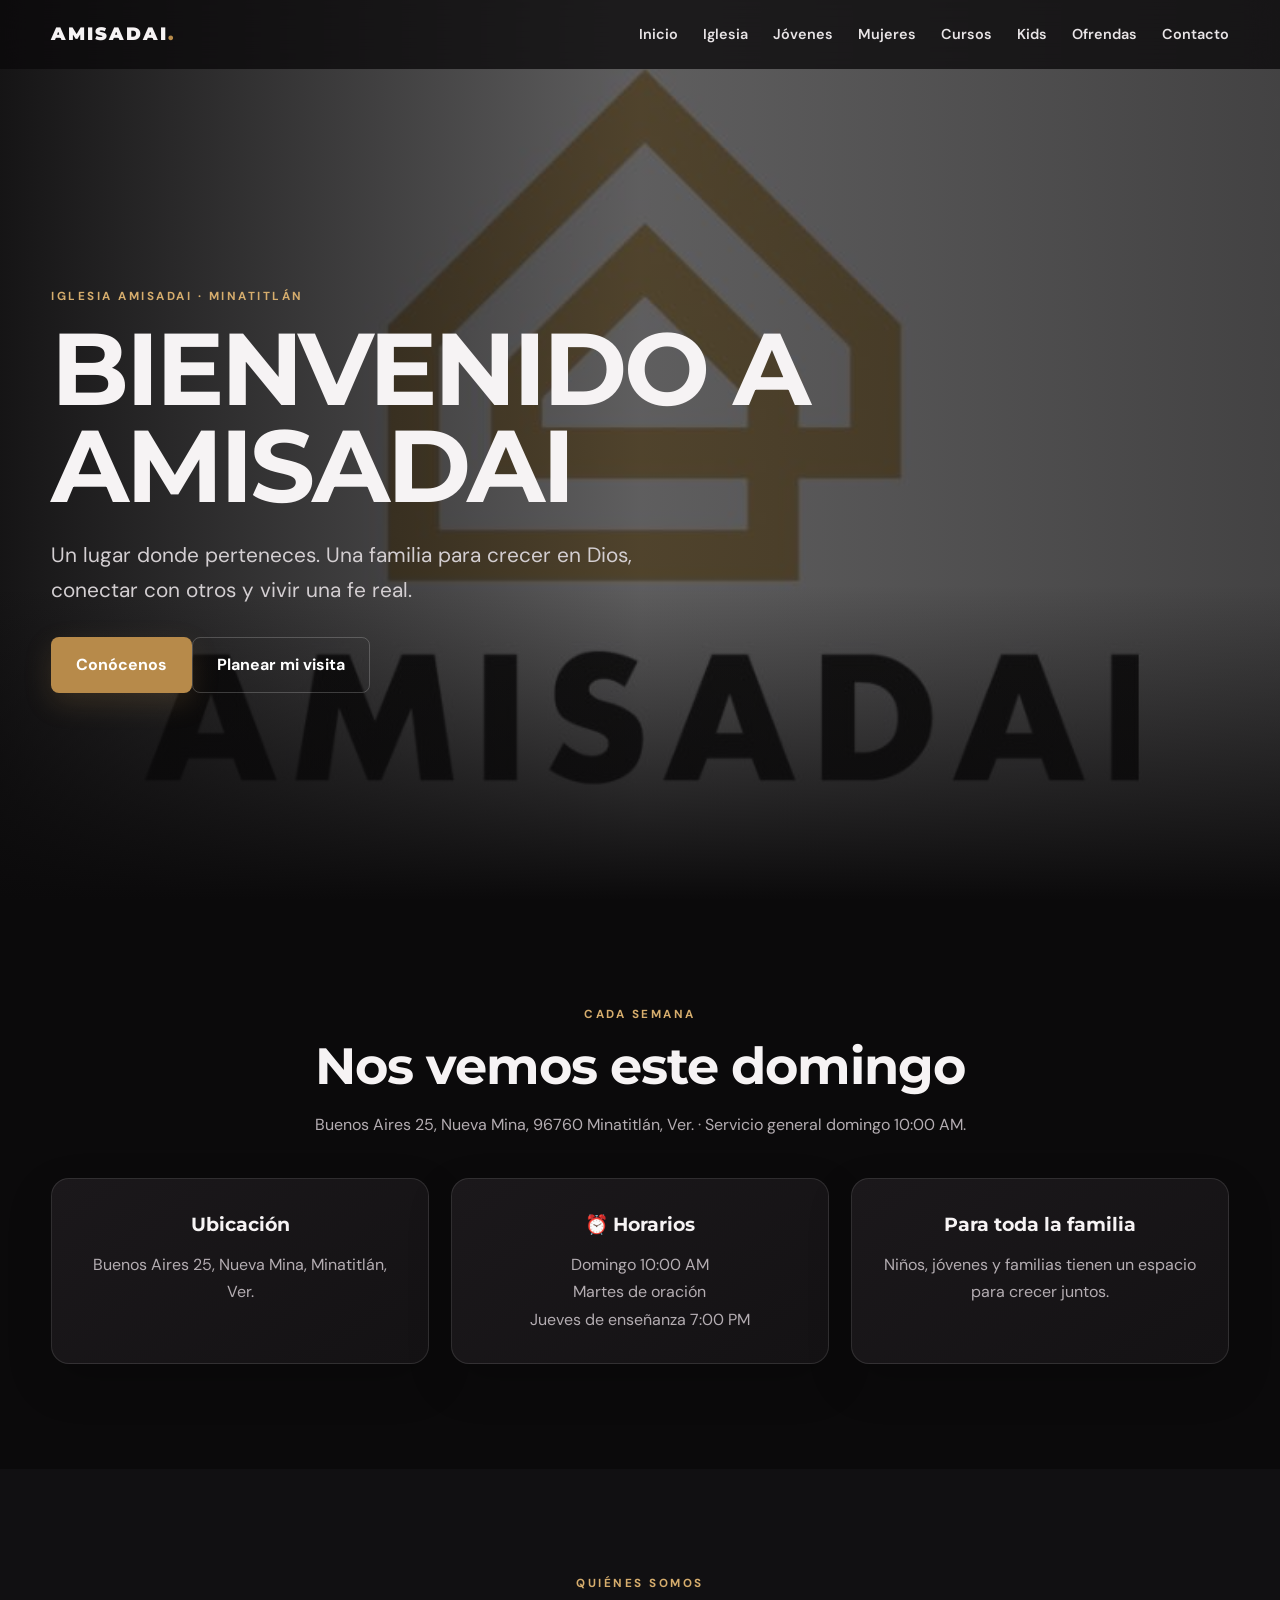
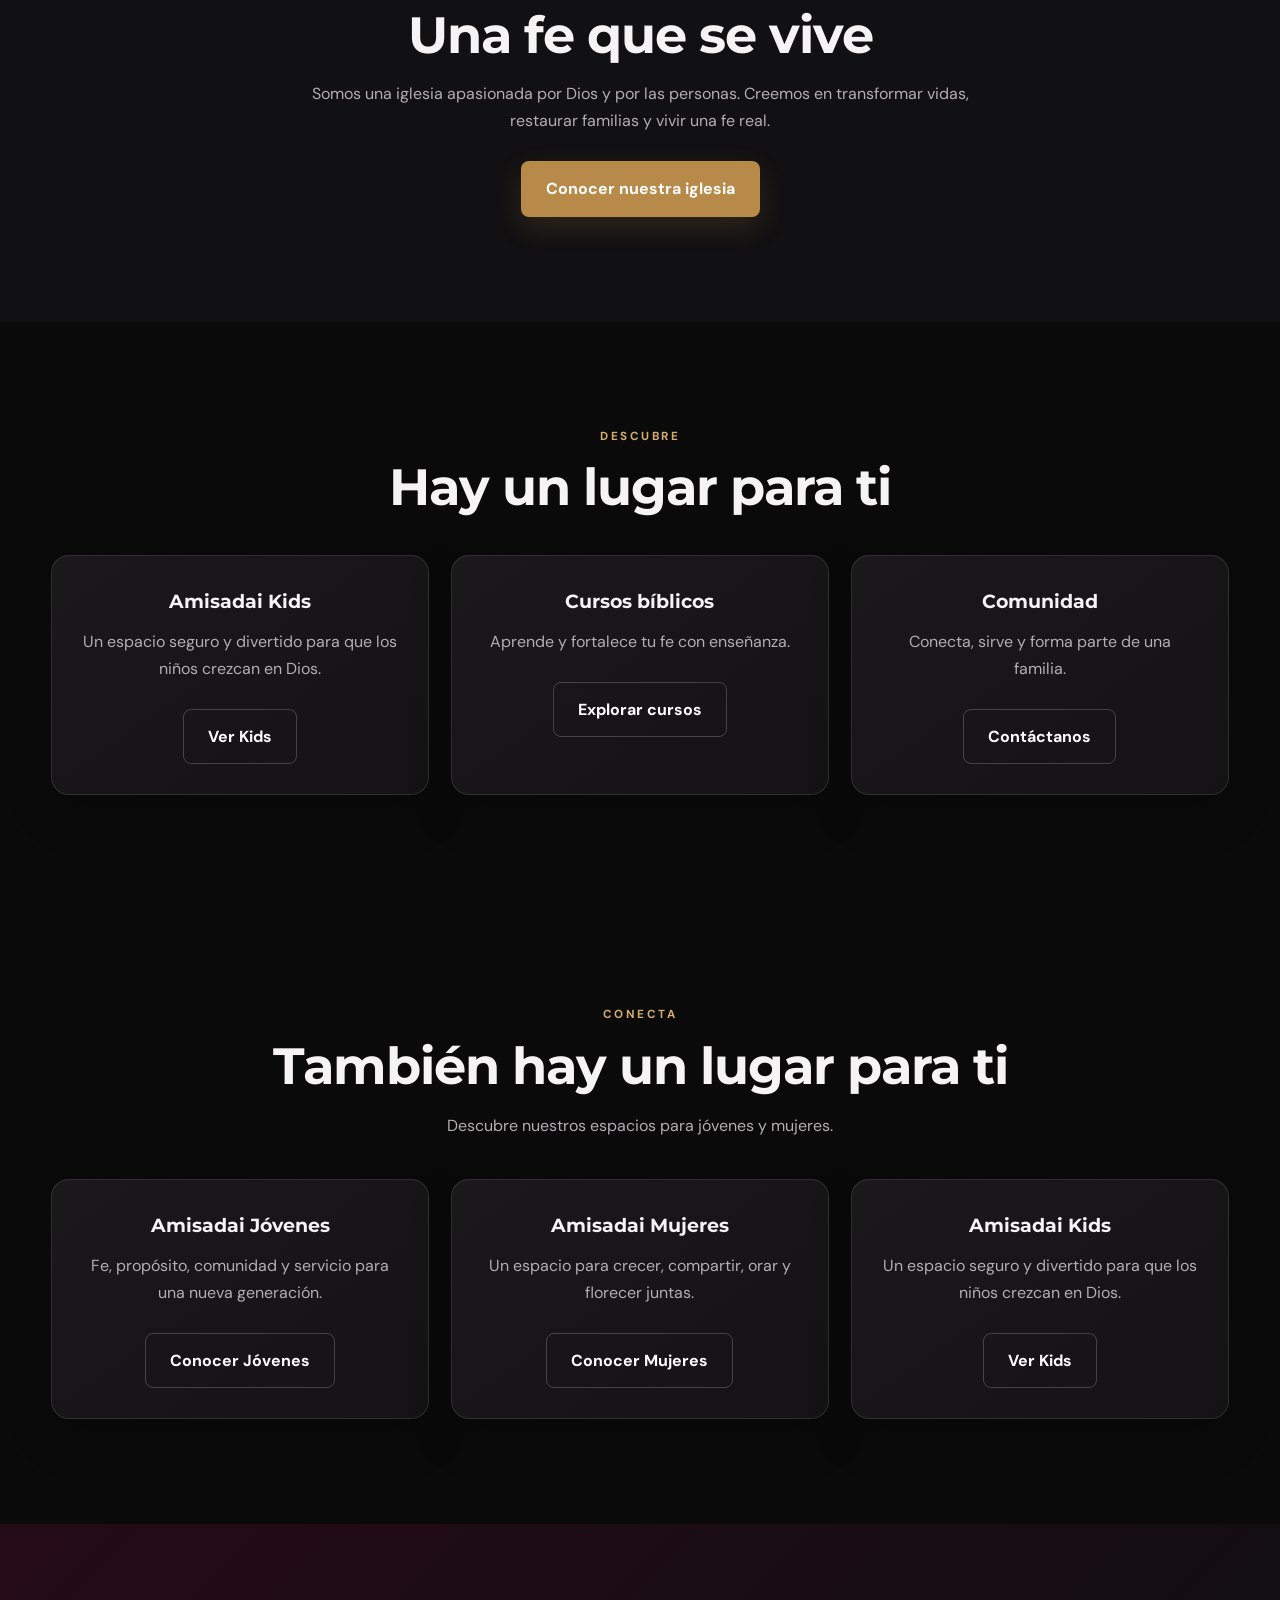
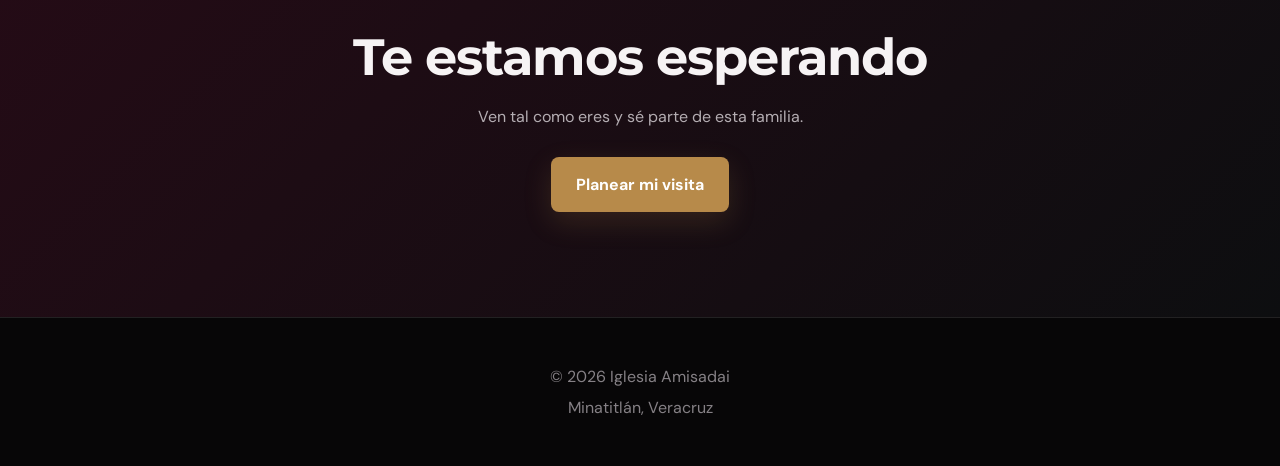
==== index.html @ 2e483ad4 "Primera version del sitio Amisadai" ====
<!doctype html><html lang="es"><head><meta charset="UTF-8"><meta name="viewport" content="width=device-width,initial-scale=1.0"><title>Amisadai | Iglesia</title><link rel="stylesheet" href="style.css"></head><body>
<header class="nav" id="navbar"><div class="container nav-flex"><div class="logo">AMISADAI<span>.</span></div><nav class="nav-links" id="nav-links"><a href="/">Inicio</a><a href="iglesia/">Iglesia</a><a href="jovenes/">Jóvenes</a><a href="mujeres/">Mujeres</a><a href="proxima/">Cursos</a><a href="kids/">Kids</a><a href="ofrendas/">Ofrendas</a><a href="contacto/">Contacto</a></nav><button class="menu-btn" id="menu-btn" type="button">MENÚ</button></div></header>
<section class="hero"><div class="container"><div class="hero-content"><div class="eyebrow">Iglesia Amisadai · Minatitlán</div><h1>BIENVENIDO A AMISADAI</h1><p>Un lugar donde perteneces. Una familia para crecer en Dios, conectar con otros y vivir una fe real.</p><a href="iglesia/" class="btn-primary">Conócenos </a><a href="contacto/" class="btn-secondary">Planear mi visita</a></div></div></section>
<section class="section"><div class="container center"><div class="eyebrow">Cada semana</div><h2 class="section-title">Nos vemos este domingo</h2><p class="text">Buenos Aires 25, Nueva Mina, 96760 Minatitlán, Ver. · Servicio general domingo 10:00 AM.</p><div class="grid-3"><div class="card"><h3> Ubicación</h3><p>Buenos Aires 25, Nueva Mina, Minatitlán, Ver.</p></div><div class="card"><h3>⏰ Horarios</h3><p>Domingo 10:00 AM<br>Martes de oración<br>Jueves de enseñanza 7:00 PM</p></div><div class="card"><h3> Para toda la familia</h3><p>Niños, jóvenes y familias tienen un espacio para crecer juntos.</p></div></div></div></section>
<section class="section dark-section"><div class="container center"><div class="eyebrow">Quiénes somos</div><h2 class="section-title">Una fe que se vive</h2><p class="text">Somos una iglesia apasionada por Dios y por las personas. Creemos en transformar vidas, restaurar familias y vivir una fe real.</p><br><a href="iglesia/" class="btn-primary">Conocer nuestra iglesia</a></div></section>
<section class="section"><div class="container center"><div class="eyebrow">Descubre</div><h2 class="section-title">Hay un lugar para ti</h2><div class="grid-3"><div class="card"><h3> Amisadai Kids</h3><p>Un espacio seguro y divertido para que los niños crezcan en Dios.</p><br><a href="kids/" class="btn-secondary">Ver Kids</a></div><div class="card"><h3> Cursos bíblicos</h3><p>Aprende y fortalece tu fe con enseñanza.</p><br><a href="proxima/" class="btn-secondary">Explorar cursos</a></div><div class="card"><h3> Comunidad</h3><p>Conecta, sirve y forma parte de una familia.</p><br><a href="contacto/" class="btn-secondary">Contáctanos</a></div></div></div></section>
<section class="section ministry-preview"><div class="container center">
<div class="eyebrow">Conecta</div><h2 class="section-title">También hay un lugar para ti</h2>
<p class="text">Descubre nuestros espacios para jóvenes y mujeres.</p>
<div class="grid-3">
<div class="card"><h3> Amisadai Jóvenes</h3><p>Fe, propósito, comunidad y servicio para una nueva generación.</p><br><a href="jovenes/" class="btn-secondary">Conocer Jóvenes </a></div>
<div class="card"><h3> Amisadai Mujeres</h3><p>Un espacio para crecer, compartir, orar y florecer juntas.</p><br><a href="mujeres/" class="btn-secondary">Conocer Mujeres </a></div>
<div class="card"><h3> Amisadai Kids</h3><p>Un espacio seguro y divertido para que los niños crezcan en Dios.</p><br><a href="kids/" class="btn-secondary">Ver Kids </a></div>
</div></div></section>
<section class="section center" style="background:linear-gradient(135deg,#250b16,#0d0e10)"><div class="container"><h2 class="section-title">Te estamos esperando</h2><p class="text">Ven tal como eres y sé parte de esta familia.</p><br><a href="contacto/" class="btn-primary">Planear mi visita</a></div></section>
<footer><p>© 2026 Iglesia Amisadai</p><p>Minatitlán, Veracruz</p></footer><script src="script.js"></script></body></html>
---- style.css ----
@import url('https://fonts.googleapis.com/css2?family=DM+Sans:wght@400;500;600;700&family=Montserrat:wght@600;700;800;900&display=swap');

:root{
  --bg:#0b0a0b;
  --surface:#141214;
  --surface2:#1b181b;
  --text:#f6f3f4;
  --muted:#b4adb2;
  --accent:#b78a4a;
  --accent2:#d6ad6d;
  --line:rgba(255,255,255,.11);
  --max:1180px;
  --radius:18px;
}

*{box-sizing:border-box;margin:0;padding:0}

html{scroll-behavior:smooth}

body{
  font-family:"DM Sans",sans-serif;
  background:var(--bg);
  color:var(--text);
  line-height:1.7;
  overflow-x:hidden;
}

a{color:inherit}

.container{
  width:min(92%,var(--max));
  margin:auto;
}

.center{text-align:center}

.text{
  max-width:720px;
  margin:0 auto;
  color:var(--muted);
}

.section{
  padding:105px 0;
  position:relative;
}

.section-title{
  font-family:Montserrat,sans-serif;
  font-size:clamp(2rem,4vw,3.5rem);
  line-height:1.08;
  margin-bottom:18px;
  letter-spacing:-1px;
}

.eyebrow{
  color:var(--accent2);
  text-transform:uppercase;
  letter-spacing:2.5px;
  font-weight:700;
  font-size:.73rem;
  margin-bottom:13px;
}


/* NAVBAR */

.nav{
  position:fixed;
  top:0;
  left:0;
  width:100%;
  z-index:1000;
  padding:19px 0;
  background:rgba(11,10,11,.78);
  backdrop-filter:blur(16px);
  border-bottom:1px solid transparent;
  transition:.3s;
}

.nav.scrolled{
  background:rgba(11,10,11,.97);
  border-color:var(--line);
}

.nav-flex{
  display:flex;
  align-items:center;
  justify-content:space-between;
  gap:20px;
}

.logo{
  font-family:Montserrat,sans-serif;
  font-weight:900;
  letter-spacing:2px;
  font-size:1.1rem;
}

.logo span{color:var(--accent)}

.nav-links{
  display:flex;
  align-items:center;
  gap:25px;
}

.nav-links a{
  text-decoration:none;
  color:#e8e4e6;
  font-weight:600;
  font-size:.9rem;
  position:relative;
}

.nav-links a:after{
  content:"";
  position:absolute;
  left:0;
  bottom:-7px;
  width:0;
  height:1px;
  background:var(--accent2);
  transition:.25s;
}

.nav-links a:hover:after{width:100%}

.menu-btn{
  display:none;
  align-items:center;
  justify-content:center;
  min-width:78px;
  height:40px;
  padding:0 14px;
  border:1px solid rgba(214,173,109,.55);
  border-radius:6px;
  background:transparent;
  color:var(--accent2);
  font-family:"DM Sans",sans-serif;
  font-size:.72rem;
  font-weight:700;
  letter-spacing:1.5px;
  cursor:pointer;
  user-select:none;
  transition:.25s ease;
}

.menu-btn:hover{
  background:var(--accent);
  border-color:var(--accent);
  color:#fff;
}




/* HERO GENERAL */

.hero,
.kids-hero{
  min-height:100vh;
  display:flex;
  align-items:center;
  position:relative;
  background-position:center;
  background-size:cover;
  isolation:isolate;
}

.hero{
  background-image:url("img/logo.jpg");
}

.hero:before,
.kids-hero:before{
  content:"";
  position:absolute;
  inset:0;
  background:
    linear-gradient(
      90deg,
      rgba(8,7,8,.94),
      rgba(8,7,8,.62),
      rgba(8,7,8,.74)
    );
  z-index:-1;
}

.hero:after{
  content:"";
  position:absolute;
  inset:auto 0 0;
  height:35%;
  background:linear-gradient(transparent,var(--bg));
  z-index:-1;
}

.hero-content{
  max-width:760px;
  padding-top:80px;
}

.hero h1,
.kids-hero h1{
  font-family:Montserrat,sans-serif;
  font-size:clamp(3.2rem,8vw,7rem);
  line-height:.95;
  letter-spacing:-3px;
}

.hero p,
.kids-hero p{
  font-size:clamp(1.05rem,2vw,1.3rem);
  color:#d3ced1;
  margin:22px 0 30px;
  max-width:650px;
}


/* BOTONES */

.btn-primary,
.btn-secondary{
  display:inline-flex;
  align-items:center;
  justify-content:center;
  padding:13px 24px;
  border-radius:8px;
  text-decoration:none;
  font-weight:700;
  border:1px solid transparent;
  transition:.25s;
  cursor:pointer;
}

.btn-primary{
  background:var(--accent);
  color:#fff;
  box-shadow:0 10px 28px rgba(183,138,74,.18);
}

.btn-secondary{
  border-color:rgba(255,255,255,.2);
  background:transparent;
  color:#fff;
}

.btn-primary:hover,
.btn-secondary:hover{
  transform:translateY(-2px);
}


/* TARJETAS */

.grid-3{
  display:grid;
  grid-template-columns:repeat(3,1fr);
  gap:22px;
  margin-top:40px;
}

.card,
.course-card,
.kids-card{
  background:linear-gradient(145deg,var(--surface2),var(--surface));
  border:1px solid var(--line);
  border-radius:var(--radius);
  padding:30px;
  box-shadow:0 18px 45px rgba(0,0,0,.18);
  transition:.3s;
}

.card:hover,
.course-card:hover,
.kids-card:hover{
  transform:translateY(-5px);
  border-color:rgba(214,173,109,.34);
}

.card h3,
.course-card h3,
.kids-card h3{
  font-family:Montserrat,sans-serif;
  margin-bottom:10px;
}

.card p,
.course-card p,
.kids-card p{
  color:var(--muted);
}

.dark-section,
.kids-dark{
  background:#111012;
}


/* FOOTER */

footer{
  background:#070607;
  border-top:1px solid var(--line);
  padding:45px 20px;
  text-align:center;
  color:#858085;
}

footer p+p{margin-top:4px}


/* FORMULARIOS */

input,
textarea{
  width:100%;
  padding:15px 17px;
  margin:8px 0 16px;
  border:1px solid var(--line);
  border-radius:10px;
  background:#111012;
  color:#fff;
  outline:none;
}

input:focus,
textarea:focus{
  border-color:var(--accent);
}

iframe{
  box-shadow:0 18px 50px rgba(0,0,0,.35);
}


/* CURSOS */

.courses-vertical{
  width:min(92%,900px);
  margin:40px auto;
  display:grid;
  gap:18px;
}

.course-card{
  display:flex;
  align-items:center;
  justify-content:space-between;
  gap:25px;
}

.course-card .btn-primary{flex:none}

.progress-bar{
  height:10px;
  background:#29262a;
  border-radius:999px;
  overflow:hidden;
  margin:25px 0 35px;
}

.progress{
  height:100%;
  width:0;
  background:var(--accent);
  transition:.45s;
}

.lesson{
  cursor:pointer;
  margin:16px 0;
}

.lesson span{
  display:block;
  margin-top:12px;
  color:#89848a;
  font-size:.9rem;
}

.lesson.done{
  border-color:#477c5c!important;
  background:#101c14;
}


/* KIDS */

.kids-hero{
  background-image:url("img/logokids.jpg");
}

.kids-section{padding:95px 20px}

.kids-btn{
  display:inline-flex;
  background:#b78a4a;
  color:#fff;
  padding:13px 24px;
  border-radius:8px;
  text-decoration:none;
  font-weight:700;
  margin-top:18px;
}

.kids-card{
  background:#fff;
  color:#111;
}

.kids-card p{color:#666}

.seguridad-card{
  background:rgba(255,255,255,.07);
  color:#fff;
  backdrop-filter:blur(10px);
}

.seguridad-card p{color:#bfc2c8}

.gallery{
  display:grid;
  grid-template-columns:repeat(4,1fr);
  gap:14px;
  margin-top:35px;
}

.gallery img{
  width:100%;
  aspect-ratio:1;
  object-fit:cover;
  border-radius:12px;
  transition:.3s;
}

.gallery img:hover{transform:scale(1.02)}


/* =====================================================
   JÓVENES
   Identidad sobria: azul petróleo + cobre
===================================================== */

.ministry-hero{
  min-height:90vh;
  display:flex;
  align-items:center;
  position:relative;
  background-size:cover;
  background-position:center;
  overflow:hidden;
  isolation:isolate;
}

.youth-hero{
  background:
    linear-gradient(115deg,#071416,#0b2528 55%,#123238);
}

.youth-hero:after{
  content:"";
  position:absolute;
  width:520px;
  height:520px;
  right:-180px;
  top:12%;
  border-radius:50%;
  background:rgba(72,139,145,.14);
  filter:blur(80px);
  z-index:-1;
}

.ministry-hero:before{
  content:"";
  position:absolute;
  inset:0;
  background:
    linear-gradient(
      90deg,
      rgba(5,13,14,.96),
      rgba(5,13,14,.68),
      rgba(5,13,14,.22)
    );
  z-index:-1;
}

.youth-hero .eyebrow{
  color:#8fc4c7;
}

.youth-hero .btn-primary{
  background:#3e858a;
  box-shadow:0 10px 28px rgba(62,133,138,.18);
}

.youth-hero .btn-secondary:hover{
  border-color:#6caeb2;
}

.youth-hero .logo-accent{color:#8fc4c7}


/* =====================================================
   MUJERES
   Identidad elegante: vino + champagne
===================================================== */

.women-hero{
  background:
    linear-gradient(115deg,#190c12,#35131f 55%,#4a1d2b);
}

.women-hero:after{
  content:"";
  position:absolute;
  width:520px;
  height:520px;
  right:-180px;
  top:12%;
  border-radius:50%;
  background:rgba(202,133,146,.15);
  filter:blur(80px);
  z-index:-1;
}

.women-hero .eyebrow{
  color:#e0b8a0;
}

.women-hero .btn-primary{
  background:#9d596c;
  box-shadow:0 10px 28px rgba(157,89,108,.20);
}

.women-hero .btn-secondary:hover{
  border-color:#d19a9e;
}


/* =====================================================
   IMAGEN PRINCIPAL DE MINISTERIOS
===================================================== */

.ministry-image-section{
  padding:65px 0 25px;
  background:#090809;
}

.ministry-main-image{
  position:relative;
  width:100%;
  height:540px;
  overflow:hidden;
  border-radius:24px;
  border:1px solid rgba(255,255,255,.10);
  box-shadow:0 25px 70px rgba(0,0,0,.40);
}

.ministry-main-image img{
  width:100%;
  height:100%;
  object-fit:cover;
  display:block;
  transition:transform .7s ease;
}

.ministry-main-image:hover img{
  transform:scale(1.025);
}

.ministry-main-image:after{
  content:"";
  position:absolute;
  inset:0;
  background:
    linear-gradient(
      transparent 38%,
      rgba(0,0,0,.88)
    );
}

.image-caption{
  position:absolute;
  z-index:2;
  left:42px;
  bottom:38px;
  max-width:700px;
}

.image-caption span{
  color:#d6ad6d;
  font-size:.72rem;
  font-weight:800;
  letter-spacing:2.5px;
}

.image-caption h2{
  font-family:Montserrat,sans-serif;
  font-size:clamp(2rem,5vw,4rem);
  line-height:1;
  margin-top:10px;
}

.women-image-section .image-caption span{
  color:#e0b8a0;
}


/* =====================================================
   TARJETAS DE MINISTERIOS
===================================================== */

.ministry-grid{
  display:grid;
  grid-template-columns:repeat(4,1fr);
  gap:18px;
  margin-top:50px;
}

.ministry-card{
  text-align:left;
  padding:30px;
  border-radius:18px;
  background:#151315;
  border:1px solid rgba(255,255,255,.09);
  min-height:220px;
  transition:.3s;
}

.ministry-card:hover{
  transform:translateY(-5px);
}

.youth-hero ~ .ministry-image-section + .section .ministry-card:hover{
  border-color:rgba(109,174,178,.40);
}

.women-hero ~ .ministry-image-section + .section .ministry-card:hover{
  border-color:rgba(209,154,158,.40);
}

.ministry-icon{
  width:50px;
  height:50px;
  border-radius:12px;
  display:flex;
  align-items:center;
  justify-content:center;
  background:#242024;
  color:#d6ad6d;
  font-size:1.25rem;
  margin-bottom:22px;
}

.ministry-card h3{
  font-family:Montserrat,sans-serif;
  margin-bottom:10px;
}

.ministry-card p{color:var(--muted)}


/* =====================================================
   GALERÍA MINISTERIOS
===================================================== */

.ministry-gallery{
  display:grid;
  grid-template-columns:repeat(4,1fr);
  gap:16px;
  margin-top:45px;
}

.gallery-item{
  height:310px;
  border-radius:18px;
  overflow:hidden;
  border:1px solid rgba(255,255,255,.08);
  background:#151315;
}

.gallery-item img{
  width:100%;
  height:100%;
  object-fit:cover;
  display:block;
  transition:.5s ease;
}

.gallery-item:hover img{
  transform:scale(1.04);
}


/* =====================================================
   SECCIÓN IDENTIDAD
===================================================== */

.ministry-dark{
  background:#101012;
}

.ministry-split{
  display:grid;
  grid-template-columns:1.15fr .85fr;
  gap:65px;
  align-items:center;
}

.ministry-left-text{margin-left:0}

.verse-box{
  margin-top:30px;
  padding:24px 27px;
  border-left:2px solid #b78a4a;
  background:rgba(183,138,74,.06);
  border-radius:0 14px 14px 0;
}

.youth-hero ~ * .verse-box{
  border-left-color:#5d9ca0;
}

.women-hero ~ * .verse-box{
  border-left-color:#b46c7e;
}

.verse-box strong{
  display:block;
  font-family:Georgia,serif;
  font-size:1.12rem;
  line-height:1.55;
}

.verse-box span{
  display:block;
  color:#d6ad6d;
  font-size:.78rem;
  font-weight:700;
  margin-top:8px;
}

.ministry-stat-panel{
  display:grid;
  grid-template-columns:repeat(2,1fr);
  gap:14px;
}

.ministry-stat-panel div{
  padding:32px 24px;
  border:1px solid var(--line);
  border-radius:18px;
  background:#171618;
}

.ministry-stat-panel strong{
  font:800 2.8rem/1 Montserrat,sans-serif;
  color:#d6ad6d;
  display:block;
}

.ministry-stat-panel span{
  color:#aaa4a9;
  display:block;
  margin-top:9px;
  font-weight:600;
}


/* =====================================================
   ACTIVIDADES
===================================================== */

.activity-grid{
  display:grid;
  grid-template-columns:repeat(3,1fr);
  gap:18px;
  margin-top:45px;
}

.activity-grid>div{
  text-align:left;
  padding:28px;
  border-radius:18px;
  border:1px solid var(--line);
  background:#151416;
  transition:.3s;
}

.activity-grid>div:hover{
  transform:translateY(-4px);
}

.activity-grid span{
  color:#d6ad6d;
  font-weight:800;
  letter-spacing:1.5px;
}

.activity-grid h3{
  font-family:Montserrat,sans-serif;
  margin:15px 0 8px;
}

.activity-grid p{color:var(--muted)}


/* =====================================================
   CTA
===================================================== */

.ministry-cta{
  padding:115px 20px;
  position:relative;
  overflow:hidden;
}

.youth-cta{
  background:
    linear-gradient(
      135deg,
      #081517,
      #10272a
    );
}

.women-cta{
  background:
    linear-gradient(
      135deg,
      #190b11,
      #361420
    );
}

.ministry-cta h2{
  font:800 clamp(2.5rem,5vw,4.5rem)/1.05 Montserrat,sans-serif;
  margin-bottom:18px;
}

.ministry-cta p{
  color:#c4bec2;
  font-size:1.05rem;
  margin-bottom:28px;
}


/* PANEL MUJERES */

.flower-panel{
  min-height:360px;
  border-radius:24px;
  display:flex;
  flex-direction:column;
  align-items:center;
  justify-content:center;
  background:
    linear-gradient(
      145deg,
      #2c131d,
      #160b10
    );
  border:1px solid rgba(224,184,160,.16);
}

.flower-circle{
  width:150px;
  height:150px;
  border-radius:50%;
  display:flex;
  align-items:center;
  justify-content:center;
  font-size:5.5rem;
  color:#d8a49e;
}

.flower-panel>span{
  font:800 1.35rem Montserrat,sans-serif;
  margin-top:10px;
}

.flower-panel small{
  color:#a9a0a5;
  margin-top:5px;
}


/* =====================================================
   OFRENDAS
===================================================== */

.offering-hero{
  min-height:88vh;
  display:flex;
  align-items:center;
  position:relative;
  background-image:url("img/ofrendas.jpg");
  background-size:cover;
  background-position:center;
  overflow:hidden;
}

.offering-overlay{
  position:absolute;
  inset:0;
  background:
    linear-gradient(
      90deg,
      rgba(8,7,8,.95),
      rgba(8,7,8,.72),
      rgba(183,138,74,.12)
    );
  z-index:0;
}

.offering-hero-content{
  position:relative;
  z-index:1;
  max-width:780px;
}

.offering-hero-content h1{
  font-family:Montserrat,sans-serif;
  font-size:clamp(3rem,7vw,6rem);
  line-height:.95;
}

.offering-hero-content p{
  color:#d5d0d3;
  font-size:1.15rem;
  margin:25px 0 30px;
}

.offering-intro{
  display:grid;
  grid-template-columns:1fr 1fr;
  gap:60px;
  align-items:center;
}

.offering-quote{
  padding:35px;
  border:1px solid var(--line);
  background:#151416;
  border-radius:20px;
}

.quote-symbol{
  color:#d6ad6d;
  font-family:Georgia,serif;
  font-size:4rem;
  line-height:.7;
}

.offering-quote p{
  font-family:Georgia,serif;
  font-size:1.35rem;
  margin:15px 0;
}

.offering-quote small{color:#d6ad6d}

.bible-grid{
  display:grid;
  grid-template-columns:repeat(4,1fr);
  gap:18px;
  margin-top:45px;
}

.bible-card{
  padding:30px;
  background:#151416;
  border:1px solid var(--line);
  border-radius:18px;
}

.bible-number{
  color:#777178;
  font-weight:800;
}

.bible-icon{
  color:#d6ad6d;
  font-size:1.2rem;
  margin:15px 0;
}

.bible-card h3{
  font-family:Montserrat,sans-serif;
  margin-bottom:15px;
}

.bible-card .verse{
  color:#d2cdd0;
  font-family:Georgia,serif;
  font-size:1rem;
}

.bible-card>span{
  display:block;
  color:#d6ad6d;
  font-size:.78rem;
  margin-top:15px;
  font-weight:700;
}

.offering-feature{
  background:#111012;
}

.offering-feature-grid{
  display:grid;
  grid-template-columns:1fr 1fr;
  gap:65px;
  align-items:center;
}

.offering-image img{
  width:100%;
  height:500px;
  object-fit:cover;
  border-radius:22px;
}

.offering-feature-content p{
  color:var(--muted);
  margin:15px 0;
}

.mini-verse{
  margin-top:25px;
  padding:20px;
  border-left:2px solid #b78a4a;
  background:rgba(183,138,74,.05);
}

.mini-verse strong{display:block}

.mini-verse span{
  display:block;
  color:#d6ad6d;
  font-size:.78rem;
  margin-top:5px;
}

.generosity-grid{
  display:grid;
  grid-template-columns:repeat(4,1fr);
  gap:18px;
  margin-top:45px;
}

.generosity-item{
  padding:28px;
  border:1px solid var(--line);
  border-radius:18px;
  background:#151416;
}

.generosity-item>div{
  color:#d6ad6d;
  font-size:1.4rem;
  margin-bottom:14px;
}

.generosity-item h3{
  font-family:Montserrat,sans-serif;
  margin-bottom:8px;
}

.generosity-item p{color:var(--muted)}

.offering-quote-section{
  min-height:500px;
  display:flex;
  align-items:center;
  background-size:cover;
  background-position:center;
  position:relative;
}

.offering-quote-section:before{
  content:"";
  position:absolute;
  inset:0;
  background:rgba(7,6,7,.72);
}

.offering-quote-content{
  position:relative;
  max-width:850px;
}

.offering-quote-content blockquote{
  font-family:Georgia,serif;
  font-size:clamp(1.7rem,4vw,3rem);
  line-height:1.35;
}

.offering-quote-content cite{
  display:block;
  color:#d6ad6d;
  margin-top:18px;
  font-style:normal;
  font-weight:700;
}


/* RESPONSIVE */

@media(max-width:1000px){

  .nav-links{
  position:fixed;
  top:0;
  right:0;
  bottom:0;
  width:min(320px,88vw);
  height:100vh;
  background:#111012;
  display:flex;
  flex-direction:column;
  align-items:flex-start;
  justify-content:center;
  padding:40px;
  gap:22px;
  transform:translateX(110%);
  transition:transform .3s ease;
  box-shadow:-20px 0 60px rgba(0,0,0,.45);
  z-index:1001;
}

.nav-links.active{
  transform:translateX(0);
}

.nav-links a{
  font-size:1rem;
  width:100%;
  padding:10px 0;
  border-bottom:1px solid rgba(255,255,255,.08);
}

.nav-links a:after{
  display:none;
}
}

@media(max-width:900px){

  .nav-links{
  position:fixed;
  top:0;
  right:0;
  bottom:0;

  width:min(320px,88vw);
  height:100vh;

  background:#111012;

  display:flex;
  flex-direction:column;
  align-items:flex-start;
  justify-content:center;

  padding:40px;

  gap:22px;

  transform:translateX(110%);

  transition:transform .3s ease;

  box-shadow:-20px 0 60px rgba(0,0,0,.45);

  z-index:1001;
}

.nav-links.active{
  transform:translateX(0);
}

.nav-links a{
  font-size:1rem;
  width:100%;
  padding:10px 0;
  border-bottom:1px solid rgba(255,255,255,.08);
}

.nav-links a:after{
  display:none;
}

  .nav-links.active{transform:translateX(0)}

  .menu-btn{
  display:flex;
  z-index:1002;
  position:relative;
}

  .grid-3{
    grid-template-columns:1fr;
  }

  .course-card{
    align-items:flex-start;
    flex-direction:column;
  }

  .gallery{
    grid-template-columns:repeat(2,1fr);
  }

  .section{
    padding:80px 0;
  }

  .ministry-split,
  .offering-intro,
  .offering-feature-grid{
    grid-template-columns:1fr;
    gap:40px;
  }

  .ministry-main-image{
    height:450px;
  }
}

@media(max-width:560px){

  .hero-content{
    padding-top:90px;
  }

  .hero h1,
  .kids-hero h1{
    letter-spacing:-2px;
  }

  .btn-primary,
  .btn-secondary{
    width:100%;
  }

  .gallery{
    gap:9px;
  }

  .ministry-grid,
  .bible-grid,
  .generosity-grid{
    grid-template-columns:1fr;
  }

  .ministry-gallery{
    grid-template-columns:1fr 1fr;
    gap:10px;
  }

  .gallery-item{
    height:220px;
    border-radius:14px;
  }

  .ministry-main-image{
    height:390px;
    border-radius:20px;
  }

  .image-caption{
    left:25px;
    right:25px;
    bottom:25px;
  }

  .offering-image img{
    height:360px;
  }
}
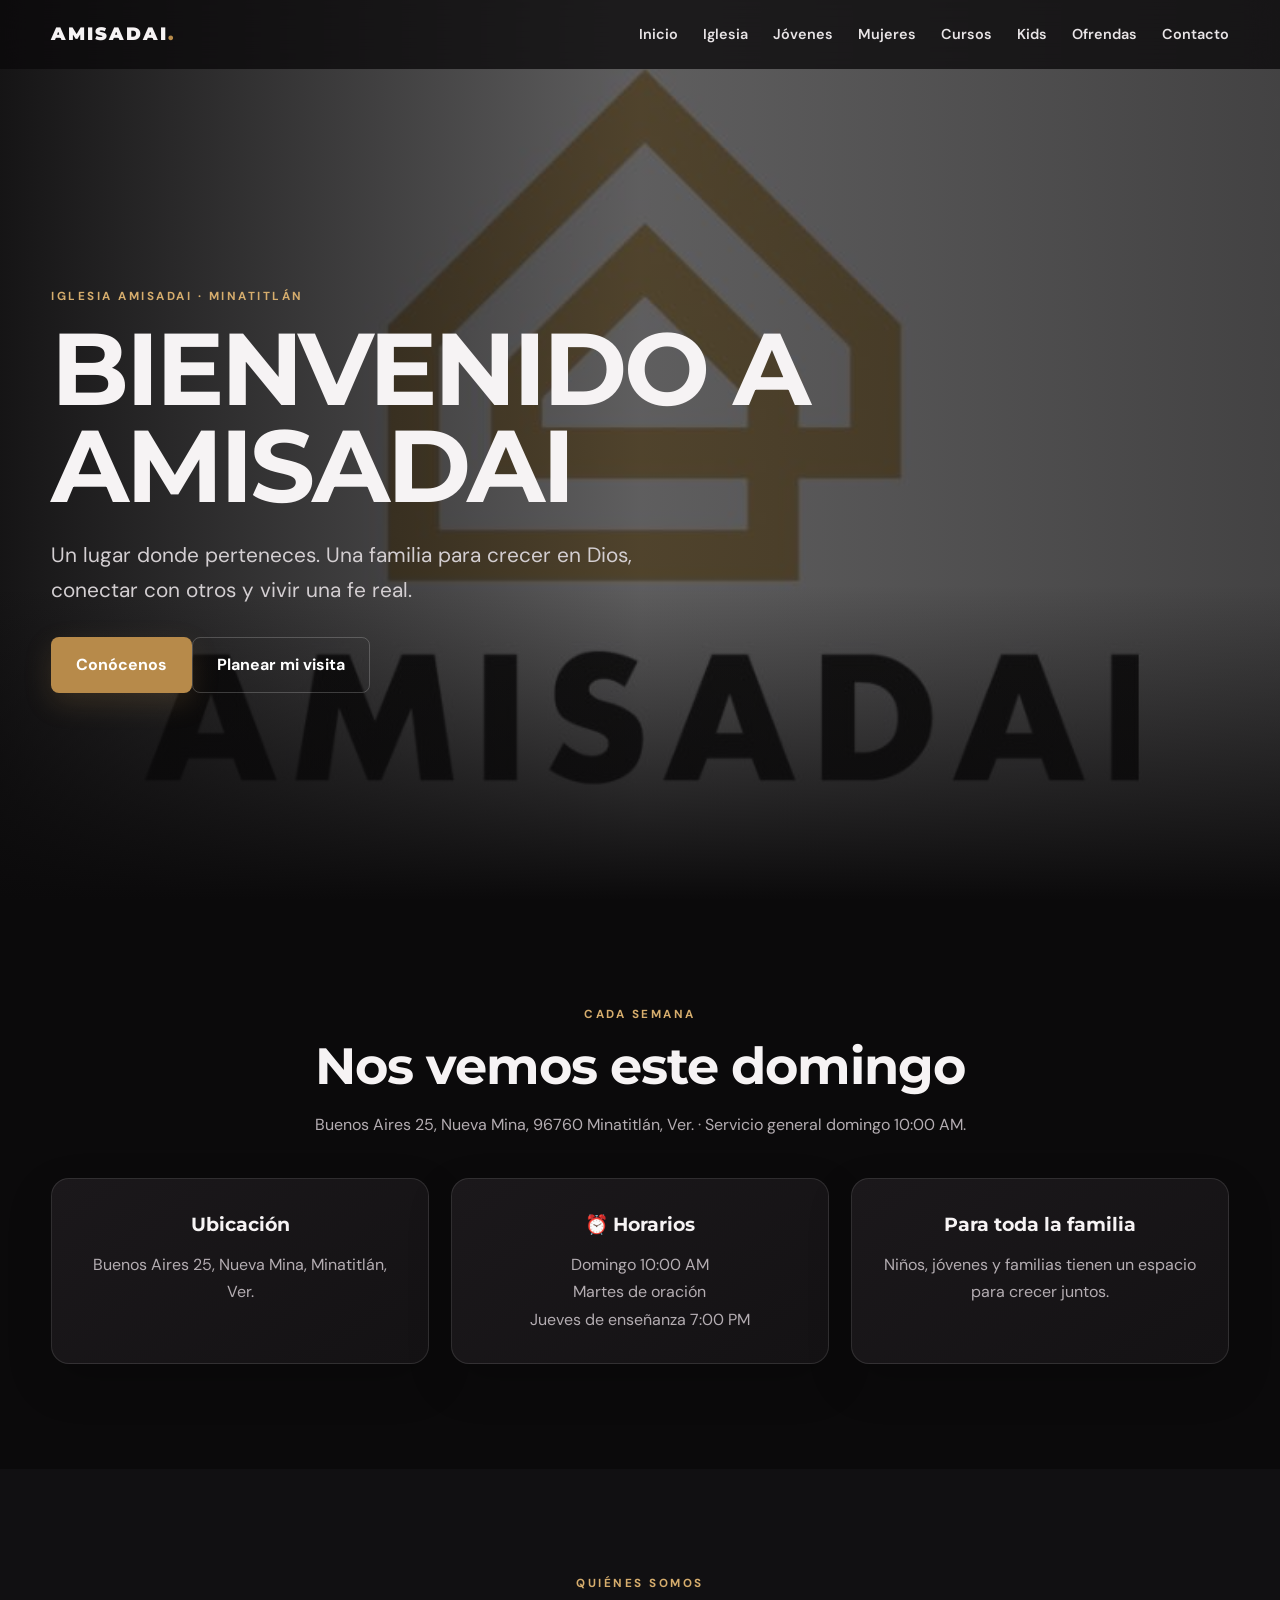
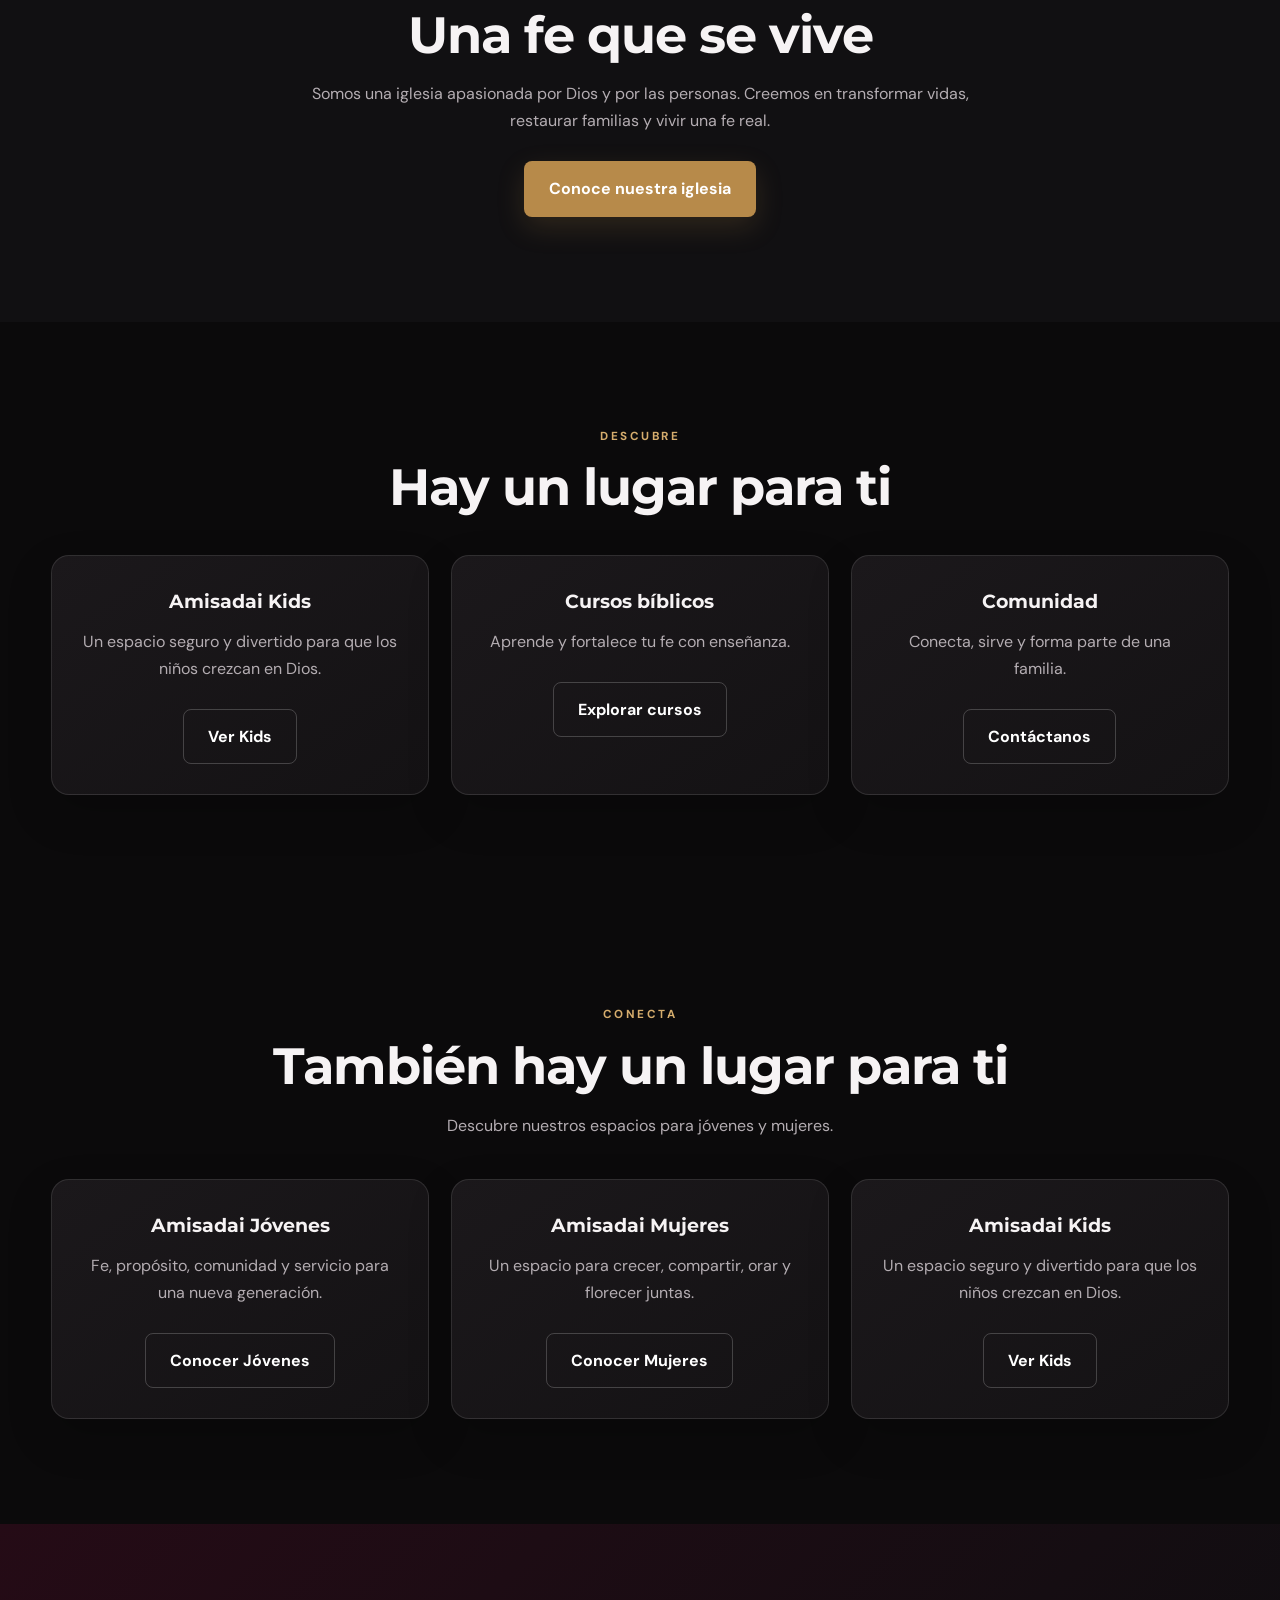
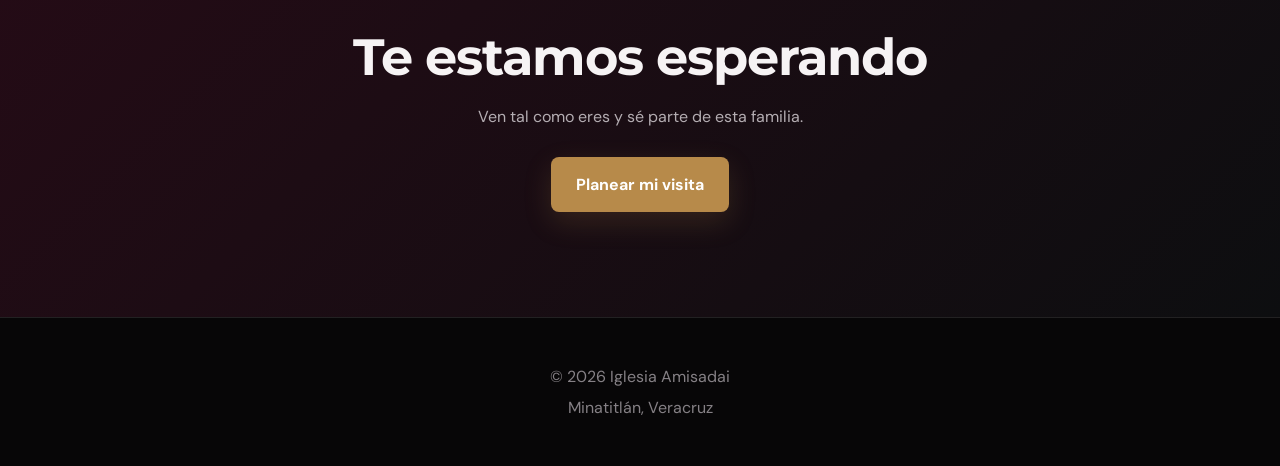
==== commit e3bfa498: "Actualiza sitio Amisadai" ====
--- a/index.html
+++ b/index.html
@@ -2,8 +2,8 @@
 <header class="nav" id="navbar"><div class="container nav-flex"><div class="logo">AMISADAI<span>.</span></div><nav class="nav-links" id="nav-links"><a href="/">Inicio</a><a href="iglesia/">Iglesia</a><a href="jovenes/">Jóvenes</a><a href="mujeres/">Mujeres</a><a href="proxima/">Cursos</a><a href="kids/">Kids</a><a href="ofrendas/">Ofrendas</a><a href="contacto/">Contacto</a></nav><button class="menu-btn" id="menu-btn" type="button">MENÚ</button></div></header>
 <section class="hero"><div class="container"><div class="hero-content"><div class="eyebrow">Iglesia Amisadai · Minatitlán</div><h1>BIENVENIDO A AMISADAI</h1><p>Un lugar donde perteneces. Una familia para crecer en Dios, conectar con otros y vivir una fe real.</p><a href="iglesia/" class="btn-primary">Conócenos </a><a href="contacto/" class="btn-secondary">Planear mi visita</a></div></div></section>
 <section class="section"><div class="container center"><div class="eyebrow">Cada semana</div><h2 class="section-title">Nos vemos este domingo</h2><p class="text">Buenos Aires 25, Nueva Mina, 96760 Minatitlán, Ver. · Servicio general domingo 10:00 AM.</p><div class="grid-3"><div class="card"><h3> Ubicación</h3><p>Buenos Aires 25, Nueva Mina, Minatitlán, Ver.</p></div><div class="card"><h3>⏰ Horarios</h3><p>Domingo 10:00 AM<br>Martes de oración<br>Jueves de enseñanza 7:00 PM</p></div><div class="card"><h3> Para toda la familia</h3><p>Niños, jóvenes y familias tienen un espacio para crecer juntos.</p></div></div></div></section>
-<section class="section dark-section"><div class="container center"><div class="eyebrow">Quiénes somos</div><h2 class="section-title">Una fe que se vive</h2><p class="text">Somos una iglesia apasionada por Dios y por las personas. Creemos en transformar vidas, restaurar familias y vivir una fe real.</p><br><a href="iglesia/" class="btn-primary">Conocer nuestra iglesia</a></div></section>
-<section class="section"><div class="container center"><div class="eyebrow">Descubre</div><h2 class="section-title">Hay un lugar para ti</h2><div class="grid-3"><div class="card"><h3> Amisadai Kids</h3><p>Un espacio seguro y divertido para que los niños crezcan en Dios.</p><br><a href="kids/" class="btn-secondary">Ver Kids</a></div><div class="card"><h3> Cursos bíblicos</h3><p>Aprende y fortalece tu fe con enseñanza.</p><br><a href="proxima/" class="btn-secondary">Explorar cursos</a></div><div class="card"><h3> Comunidad</h3><p>Conecta, sirve y forma parte de una familia.</p><br><a href="contacto/" class="btn-secondary">Contáctanos</a></div></div></div></section>
+<section class="section dark-section"><div class="container center"><div class="eyebrow">Quiénes somos</div><h2 class="section-title">Una fe que se vive</h2><p class="text">Somos una iglesia apasionada por Dios y por las personas. Creemos en transformar vidas, restaurar familias y vivir una fe real.</p><br><a href="iglesia/" class="btn-primary">Conoce nuestra iglesia</a></div></section>
+<section class="section"><div class="container center"><div class="eyebrow">Descubre</div><h2 class="section-title">Hay un lugar para ti</h2><div class="grid-3"><div class="card"><h3> Amisadai Kids</h3><p>Un espacio seguro y divertido para que los niños crezcan en Dios.</p><br><a href="kids/" class="btn-secondary">Ver Kids</a></div><div class="card"><h3> Cursos bíblicos</h3><p>Aprende y fortalece tu fe con enseñanza.</p><br><a href="cursos/" class="btn-secondary">Explorar cursos</a></div><div class="card"><h3> Comunidad</h3><p>Conecta, sirve y forma parte de una familia.</p><br><a href="contacto/" class="btn-secondary">Contáctanos</a></div></div></div></section>
 <section class="section ministry-preview"><div class="container center">
 <div class="eyebrow">Conecta</div><h2 class="section-title">También hay un lugar para ti</h2>
 <p class="text">Descubre nuestros espacios para jóvenes y mujeres.</p>
